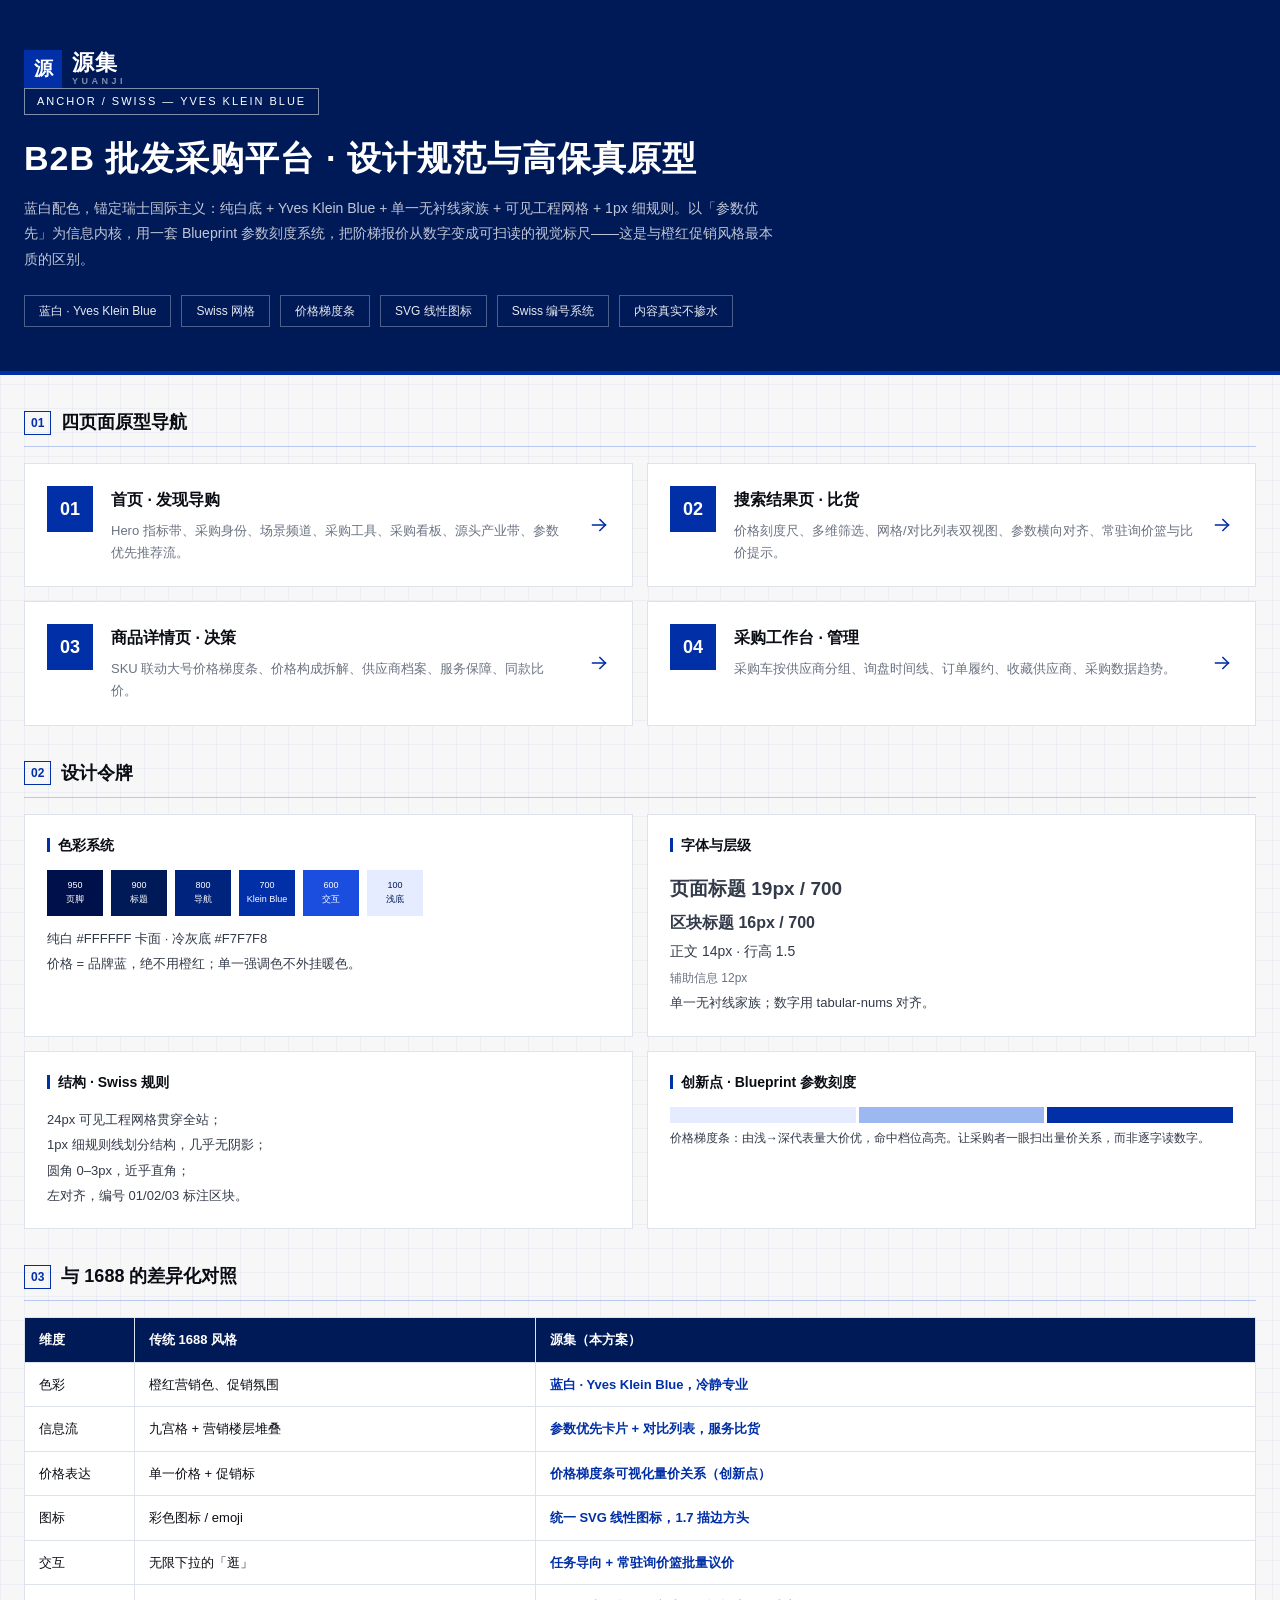
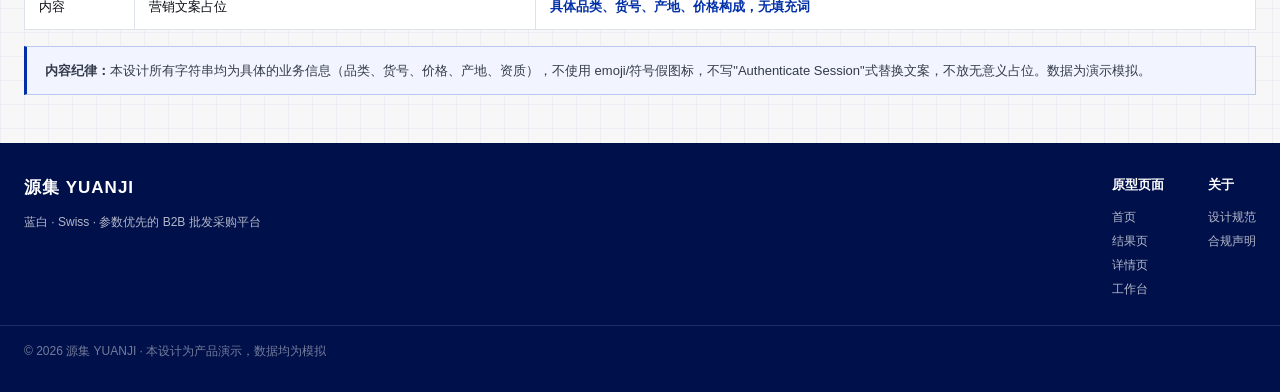
==== index.html @ a537aa7f "feat: 初始化源集 YUANJI B2B 采购前端原型（四页面 + 设计系统 + PRD + README）" ====
<!DOCTYPE html>
<html lang="zh-CN">
<head>
<meta charset="UTF-8">
<meta name="viewport" content="width=device-width, initial-scale=1.0">
<title>源集 YUANJI · 设计规范与原型导航</title>
<link rel="stylesheet" href="assets/tokens.css">
<link rel="stylesheet" href="assets/app.css">
<style>
  .hero { background:var(--blue-900); color:#fff; padding:50px 0 44px; border-bottom:4px solid var(--blue-700); }
  .hero .logo-mark{background:var(--blue-700);} .hero .logo-text{color:#fff;} .hero .logo-text small{color:rgba(255,255,255,.5);}
  .hero .anchor-tag { display:inline-block; border:1px solid rgba(255,255,255,.5); padding:4px 12px; font-size:11px; letter-spacing:2px; margin-bottom:18px; }
  .hero h1 { font-size:34px; margin:0 0 12px; font-weight:700; letter-spacing:1px; }
  .hero p { color:rgba(255,255,255,.75); font-size:14px; max-width:760px; line-height:1.85; margin:0; }
  .hero .tags { margin-top:22px; display:flex; gap:10px; flex-wrap:wrap; }
  .hero .tag { border:1px solid rgba(255,255,255,.3); padding:6px 14px; font-size:12px; color:rgba(255,255,255,.9); }
  .nav-section { margin:34px 0; }
  .nav-section h2 { font-size:18px; margin:0 0 16px; padding-bottom:10px; border-bottom:1px solid var(--line-blue); display:flex; align-items:center; gap:10px; }
  .nav-section h2 .sn{font-family:var(--font-num);font-size:12px;font-weight:700;color:var(--blue-700);border:1px solid var(--blue-700);padding:2px 6px;}
  .page-grid { display:grid; grid-template-columns:repeat(2,1fr); gap:14px; }
  .page-card { background:var(--surface); border:1px solid var(--line); padding:22px; display:flex; gap:18px; transition:border-color .15s; }
  .page-card:hover{border-color:var(--blue-700);}
  .page-card .num { width:46px; height:46px; background:var(--blue-700); color:#fff; display:grid; place-items:center; font-size:18px; font-weight:700; flex-shrink:0; }
  .page-card h3 { margin:2px 0 8px; font-size:16px; } .page-card p { margin:0; color:var(--ink-500); font-size:13px; line-height:1.7; }
  .page-card .go { margin-left:auto; align-self:center; color:var(--blue-700); }
  .spec-grid { display:grid; grid-template-columns:repeat(2,1fr); gap:14px; }
  .spec-card { background:var(--surface); border:1px solid var(--line); padding:20px 22px; }
  .spec-card h4 { margin:0 0 14px; font-size:14px; display:flex; align-items:center; gap:8px; }
  .spec-card h4::before { content:""; width:3px; height:14px; background:var(--blue-700); }
  .color-row { display:flex; gap:8px; flex-wrap:wrap; margin-bottom:10px; }
  .swatch { width:56px; height:46px; display:grid; place-items:center; color:#fff; font-size:9px; text-align:center; }
  .type-sample { font-size:13px; color:var(--ink-700); line-height:1.95; }
  .diff-table { width:100%; border-collapse:collapse; font-size:13px; background:var(--surface); }
  .diff-table th,.diff-table td { padding:12px 14px; border:1px solid var(--line); text-align:left; }
  .diff-table th { background:var(--blue-900); color:#fff; font-weight:600; }
  .diff-table td.hl { color:var(--blue-700); font-weight:600; }
  .note { background:var(--blue-050); border:1px solid var(--line-blue); border-left:3px solid var(--blue-700); padding:14px 18px; font-size:13px; color:var(--ink-700); margin-top:16px; }
  .ruler-demo{display:flex;height:16px;gap:3px;margin:12px 0 4px;} .ruler-demo span{flex:1;} .ruler-demo .s1{background:var(--blue-100)} .ruler-demo .s2{background:var(--blue-300)} .ruler-demo .s3{background:var(--blue-700)}
</style>
</head>
<body>
<script src="assets/icons.js"></script>

<div class="hero"><div class="wrap">
  <div class="logo"><span class="logo-mark">源</span><span class="logo-text">源集<small>YUANJI</small></span></div>
  <div class="anchor-tag">ANCHOR / SWISS — YVES KLEIN BLUE</div>
  <h1>B2B 批发采购平台 · 设计规范与高保真原型</h1>
  <p>蓝白配色，锚定瑞士国际主义：纯白底 + Yves Klein Blue + 单一无衬线家族 + 可见工程网格 + 1px 细规则。以「参数优先」为信息内核，用一套 Blueprint 参数刻度系统，把阶梯报价从数字变成可扫读的视觉标尺——这是与橙红促销风格最本质的区别。</p>
  <div class="tags"><span class="tag">蓝白 · Yves Klein Blue</span><span class="tag">Swiss 网格</span><span class="tag">价格梯度条</span><span class="tag">SVG 线性图标</span><span class="tag">Swiss 编号系统</span><span class="tag">内容真实不掺水</span></div>
</div></div>

<div class="wrap">

  <section class="nav-section">
    <h2><span class="sn">01</span>四页面原型导航</h2>
    <div class="page-grid">
      <a href="01-home.html" class="page-card"><span class="num">01</span><div><h3>首页 · 发现导购</h3><p>Hero 指标带、采购身份、场景频道、采购工具、采购看板、源头产业带、参数优先推荐流。</p></div><span class="go"><svg class="ico ico-lg"><use href="#i-arrow"></use></svg></span></a>
      <a href="02-listing.html" class="page-card"><span class="num">02</span><div><h3>搜索结果页 · 比货</h3><p>价格刻度尺、多维筛选、网格/对比列表双视图、参数横向对齐、常驻询价篮与比价提示。</p></div><span class="go"><svg class="ico ico-lg"><use href="#i-arrow"></use></svg></span></a>
      <a href="03-detail.html" class="page-card"><span class="num">03</span><div><h3>商品详情页 · 决策</h3><p>SKU 联动大号价格梯度条、价格构成拆解、供应商档案、服务保障、同款比价。</p></div><span class="go"><svg class="ico ico-lg"><use href="#i-arrow"></use></svg></span></a>
      <a href="04-workbench.html" class="page-card"><span class="num">04</span><div><h3>采购工作台 · 管理</h3><p>采购车按供应商分组、询盘时间线、订单履约、收藏供应商、采购数据趋势。</p></div><span class="go"><svg class="ico ico-lg"><use href="#i-arrow"></use></svg></span></a>
    </div>
  </section>

  <section class="nav-section">
    <h2><span class="sn">02</span>设计令牌</h2>
    <div class="spec-grid">
      <div class="spec-card">
        <h4>色彩系统</h4>
        <div class="color-row">
          <div class="swatch" style="background:#00104a">950<br>页脚</div>
          <div class="swatch" style="background:#001a57">900<br>标题</div>
          <div class="swatch" style="background:#00247d">800<br>导航</div>
          <div class="swatch" style="background:#002fa7">700<br>Klein Blue</div>
          <div class="swatch" style="background:#1b4dde">600<br>交互</div>
          <div class="swatch" style="background:#e6ecff;color:#001a57">100<br>浅底</div>
        </div>
        <div class="type-sample">纯白 #FFFFFF 卡面 · 冷灰底 #F7F7F8<br>价格 = 品牌蓝，绝不用橙红；单一强调色不外挂暖色。</div>
      </div>
      <div class="spec-card">
        <h4>字体与层级</h4>
        <div class="type-sample">
          <b style="font-size:19px">页面标题 19px / 700</b><br>
          <b style="font-size:16px">区块标题 16px / 700</b><br>
          <span style="font-size:14px">正文 14px · 行高 1.5</span><br>
          <span class="muted" style="font-size:12px">辅助信息 12px</span><br>
          单一无衬线家族；数字用 tabular-nums 对齐。
        </div>
      </div>
      <div class="spec-card">
        <h4>结构 · Swiss 规则</h4>
        <div class="type-sample">
          24px 可见工程网格贯穿全站；<br>
          1px 细规则线划分结构，几乎无阴影；<br>
          圆角 0–3px，近乎直角；<br>
          左对齐，编号 01/02/03 标注区块。
        </div>
      </div>
      <div class="spec-card">
        <h4>创新点 · Blueprint 参数刻度</h4>
        <div class="ruler-demo"><span class="s1"></span><span class="s2"></span><span class="s3"></span></div>
        <div class="type-sample" style="font-size:12px">价格梯度条：由浅→深代表量大价优，命中档位高亮。让采购者一眼扫出量价关系，而非逐字读数字。</div>
      </div>
    </div>
  </section>

  <section class="nav-section">
    <h2><span class="sn">03</span>与 1688 的差异化对照</h2>
    <table class="diff-table">
      <thead><tr><th style="width:110px">维度</th><th>传统 1688 风格</th><th>源集（本方案）</th></tr></thead>
      <tbody>
        <tr><td>色彩</td><td>橙红营销色、促销氛围</td><td class="hl">蓝白 · Yves Klein Blue，冷静专业</td></tr>
        <tr><td>信息流</td><td>九宫格 + 营销楼层堆叠</td><td class="hl">参数优先卡片 + 对比列表，服务比货</td></tr>
        <tr><td>价格表达</td><td>单一价格 + 促销标</td><td class="hl">价格梯度条可视化量价关系（创新点）</td></tr>
        <tr><td>图标</td><td>彩色图标 / emoji</td><td class="hl">统一 SVG 线性图标，1.7 描边方头</td></tr>
        <tr><td>交互</td><td>无限下拉的「逛」</td><td class="hl">任务导向 + 常驻询价篮批量议价</td></tr>
        <tr><td>内容</td><td>营销文案占位</td><td class="hl">具体品类、货号、产地、价格构成，无填充词</td></tr>
      </tbody>
    </table>
    <div class="note"><b>内容纪律：</b>本设计所有字符串均为具体的业务信息（品类、货号、价格、产地、资质），不使用 emoji/符号假图标，不写"Authenticate Session"式替换文案，不放无意义占位。数据为演示模拟。</div>
  </section>

</div>

<footer class="site-footer"><div class="wrap">
  <div style="flex:2"><div class="f-brand">源集 YUANJI</div><p>蓝白 · Swiss · 参数优先的 B2B 批发采购平台</p></div>
  <div><h5>原型页面</h5><a href="01-home.html">首页</a><a href="02-listing.html">结果页</a><a href="03-detail.html">详情页</a><a href="04-workbench.html">工作台</a></div>
  <div><h5>关于</h5><a href="#">设计规范</a><a href="#">合规声明</a></div>
</div><div class="footer-bottom wrap">© 2026 源集 YUANJI · 本设计为产品演示，数据均为模拟</div></footer>

</body>
</html>
---- assets/tokens.css ----
/* ============================================================
   源集 YUANJI · 设计令牌  [Swiss / 蓝白]
   Anchor: Swiss — 纯白 + Yves Klein Blue + 无衬线 + 可见网格
   Differentiator: Blueprint 参数刻度（价格梯度条 + 工程网格 + 编号系统）
   ============================================================ */
:root {
  /* ---- 蓝色阶（单一强调色：Yves Klein Blue） ---- */
  --blue-950: #00104a;
  --blue-900: #001a57;   /* 深蓝：主文字 / 页头 */
  --blue-800: #00247d;   /* 深蓝：导航 */
  --blue-700: #002fa7;   /* Yves Klein Blue：主色 / 按钮 */
  --blue-600: #1b4dde;   /* 交互态 */
  --blue-500: #3d6fe8;   /* 亮蓝：图表次色 */
  --blue-300: #9db8f0;
  --blue-100: #e6ecff;
  --blue-050: #f2f5ff;

  /* ---- 中性冷灰（不带黄调） ---- */
  --ink-900: #0a0d14;
  --ink-700: #333a49;
  --ink-500: #6b7382;
  --ink-400: #949bab;
  --ink-300: #bcc2cf;
  --line: #dde2ec;       /* 常规 1px 规则线 */
  --line-blue: #b9c8ee;  /* 蓝色细规则（Swiss hairline） */
  --bg: #f7f7f8;
  --surface: #ffffff;
  --surface-alt: #f4f6fb;

  /* ---- 语义色：全部落在蓝白体系内 ---- */
  --price: #002fa7;
  --price-strong: #001a57;
  --danger: #c0102f;     /* Swiss Red，仅缺货/错误极少量 */
  --success: #002fa7;

  /* ---- Swiss 圆角：近乎直角 ---- */
  --r-xs: 0px;
  --r-sm: 2px;
  --r-md: 3px;

  /* ---- 阴影：几乎无，靠细线划分 ---- */
  --shadow-sm: 0 1px 2px rgba(0, 26, 87, 0.06);
  --shadow-pop: 0 10px 30px rgba(0, 26, 87, 0.14);

  /* ---- 间距 ---- */
  --s-1: 4px;  --s-2: 8px;  --s-3: 12px; --s-4: 16px;
  --s-5: 20px; --s-6: 24px; --s-8: 32px; --s-10: 40px;

  /* ---- 字体：单一无衬线家族 ---- */
  --font: "Helvetica Neue", Helvetica, Arial, "PingFang SC", "Microsoft YaHei", sans-serif;
  --font-num: "Helvetica Neue", Arial, sans-serif;

  --page-max: 1280px;
}

* { box-sizing: border-box; }
html, body { margin: 0; padding: 0; }
body {
  font-family: var(--font);
  color: var(--ink-900);
  /* Swiss 可见网格：24px 工程网格 —— 记忆点之一 */
  background-color: var(--bg);
  background-image:
    linear-gradient(rgba(0, 47, 167, 0.045) 1px, transparent 1px),
    linear-gradient(90deg, rgba(0, 47, 167, 0.045) 1px, transparent 1px);
  background-size: 24px 24px;
  font-size: 14px;
  line-height: 1.5;
  -webkit-font-smoothing: antialiased;
}
a { color: inherit; text-decoration: none; }
button, input, select { font-family: inherit; }
button { cursor: pointer; }
img, svg { display: block; }
ul { margin: 0; padding: 0; list-style: none; }

.wrap { max-width: var(--page-max); margin: 0 auto; padding: 0 var(--s-6); }
.muted { color: var(--ink-500); }
.tiny { font-size: 12px; }
.num { font-family: var(--font-num); font-variant-numeric: tabular-nums; }
.price-color { color: var(--price); }

/* ---- SVG 线性图标（替代 Unicode 假图标） ---- */
.ico { width: 18px; height: 18px; fill: none; stroke: currentColor; stroke-width: 1.7; stroke-linecap: square; stroke-linejoin: miter; flex-shrink: 0; }
.ico-lg { width: 22px; height: 22px; }
.ico-sm { width: 14px; height: 14px; }

/* ---- Swiss 编号标签 ---- */
.swiss-num { font-family: var(--font-num); font-size: 11px; font-weight: 700; color: var(--blue-700); letter-spacing: 1px; }
---- assets/app.css ----
/* ============================================================
   共享组件样式 [Swiss / 蓝白]
   核心创新：price-ruler 价格梯度条 + 工程网格 + Swiss 编号
   ============================================================ */

/* ---------------- 顶部工具条 ---------------- */
.topbar { background: var(--blue-950); color: #fff; height: 32px; font-size: 12px; }
.topbar .wrap { display: flex; align-items: center; height: 100%; }
.topbar .tb-left { color: rgba(255,255,255,.7); letter-spacing:.3px; }
.topbar .tb-right { margin-left: auto; display: flex; gap: 22px; align-items: center; }
.topbar a { color: rgba(255,255,255,.82); }
.topbar a:hover { color: #fff; }

/* ---------------- 主导航 ---------------- */
.site-header { background: var(--surface); border-bottom: 1px solid var(--line); }
.header-main { display: flex; align-items: center; height: 80px; gap: 34px; }
.logo { display: flex; align-items: center; gap: 10px; flex-shrink: 0; }
.logo-mark {
  width: 38px; height: 38px; border-radius: var(--r-xs);
  background: var(--blue-700); color: #fff;
  display: grid; place-items: center; font-weight: 700; font-size: 19px; letter-spacing: -1px;
}
.logo-text { font-size: 22px; font-weight: 700; color: var(--blue-900); letter-spacing: 1px; line-height: 1; }
.logo-text small { display: block; font-size: 9px; letter-spacing: 3.5px; color: var(--ink-400); font-weight: 600; margin-top: 3px; }

.search-box { flex: 1; max-width: 640px; display: flex; height: 42px; }
.search-box input {
  flex: 1; border: 1px solid var(--blue-700); border-right: none;
  padding: 0 14px; font-size: 14px; outline: none; border-radius: 0; color: var(--ink-900); background: #fff;
}
.search-box input::placeholder { color: var(--ink-300); }
.search-box .btn-search {
  width: 96px; background: var(--blue-700); color: #fff; border: none; border-radius: 0;
  font-size: 14px; font-weight: 600; display: flex; align-items: center; justify-content: center; gap: 7px;
}
.search-box .btn-search:hover { background: var(--blue-800); }
.img-search { margin-left: 14px; color: var(--ink-500); font-size: 13px; display: flex; align-items: center; gap: 6px; white-space: nowrap; }
.img-search:hover { color: var(--blue-700); }

.header-actions { display: flex; gap: 22px; align-items: center; margin-left: auto; flex-shrink: 0; }
.ha-item { position: relative; text-align: center; color: var(--ink-700); font-size: 12px; min-width: 46px; display: flex; flex-direction: column; align-items: center; gap: 3px; }
.ha-item .ha-ico { color: var(--ink-700); }
.badge {
  position: absolute; top: -7px; right: 0; background: var(--blue-700); color: #fff;
  font-size: 10px; min-width: 16px; height: 16px; border-radius: 8px;
  display: grid; place-items: center; padding: 0 4px; font-family: var(--font-num);
}
.badge.hidden { display: none; }
.ha-item:hover, .ha-item:hover .ha-ico { color: var(--blue-700); }

/* ---------------- 类目导航条 ---------------- */
.nav-bar { border-top: 1px solid var(--line); background: var(--surface); }
.nav-bar .wrap { display: flex; height: 44px; align-items: center; }
.nav-cat-all {
  width: 196px; height: 44px; background: var(--blue-800); color: #fff;
  display: flex; align-items: center; padding: 0 16px; font-size: 14px; font-weight: 600; gap: 9px; flex-shrink: 0;
}
.nav-links { display: flex; gap: 30px; padding-left: 28px; font-size: 14px; color: var(--ink-700); }
.nav-links a { position: relative; height: 44px; display: flex; align-items: center; }
.nav-links a:hover, .nav-links a.active { color: var(--blue-700); font-weight: 600; }
.nav-links a.active::after { content: ""; position: absolute; bottom: 0; left: 0; right: 0; height: 2px; background: var(--blue-700); }
.nav-extra { margin-left: auto; font-size: 12px; color: var(--ink-500); display: flex; gap: 18px; align-items: center; }
.nav-extra b { color: var(--blue-700); font-family: var(--font-num); }

/* ---------------- Swiss 区块标题（带编号） ---------------- */
.section { margin: var(--s-8) 0; }
.section-head { display: flex; align-items: center; gap: 13px; margin-bottom: var(--s-4); padding-bottom: 10px; border-bottom: 1px solid var(--line-blue); }
.section-head .sn { font-family: var(--font-num); font-size: 12px; font-weight: 700; color: var(--blue-700); border: 1px solid var(--blue-700); padding: 2px 6px; }
.section-head h2 { font-size: 19px; margin: 0; font-weight: 700; color: var(--ink-900); letter-spacing: .5px; }
.section-head .sub { font-size: 12px; color: var(--ink-500); }
.section-head .more { margin-left: auto; font-size: 12px; color: var(--blue-700); font-weight: 600; display: flex; align-items: center; gap: 4px; }
.section-head .more:hover { text-decoration: underline; }

/* ---------------- 身份筛选 ---------------- */
.identity-bar { display: flex; gap: 8px; align-items: center; flex-wrap: wrap; }
.id-chip { border: 1px solid var(--line); background: var(--surface); color: var(--ink-700); padding: 7px 16px; border-radius: var(--r-xs); font-size: 13px; display: flex; align-items: center; gap: 6px; }
.id-chip:hover { border-color: var(--blue-600); color: var(--blue-700); }
.id-chip.active { background: var(--blue-700); border-color: var(--blue-700); color: #fff; font-weight: 600; }

/* ---------------- 场景频道入口 ---------------- */
.channel-grid { display: grid; grid-template-columns: repeat(6, 1fr); gap: 0; border: 1px solid var(--line); background: var(--surface); }
.channel-card { padding: 18px 15px; border-right: 1px solid var(--line); transition: background .15s; }
.channel-card:last-child { border-right: none; }
.channel-card:hover { background: var(--blue-050); }
.channel-card .ch-ico { width: 40px; height: 40px; color: var(--blue-700); margin-bottom: 11px; }
.channel-card h4 { margin: 0 0 4px; font-size: 14px; font-weight: 700; }
.channel-card p { margin: 0; font-size: 11px; color: var(--ink-500); line-height: 1.5; }

/* ---------------- 采购看板 ---------------- */
.board-grid { display: grid; grid-template-columns: repeat(3, 1fr); gap: 14px; }
.board-card { background: var(--surface); border: 1px solid var(--line); border-radius: var(--r-xs); padding: 16px 18px; }
.board-card h4 { margin: 0 0 12px; font-size: 14px; font-weight: 700; display: flex; align-items: center; gap: 7px; }
.board-card h4 .dot { width: 7px; height: 7px; background: var(--blue-700); }
.board-card .upd { margin-left: auto; font-size: 10px; color: var(--ink-400); font-weight: 400; }
.board-row { display: flex; align-items: center; padding: 7px 0; border-bottom: 1px dashed var(--line); font-size: 12px; gap: 8px; }
.board-row:last-child { border-bottom: none; }
.board-row .rank { width: 18px; color: var(--ink-400); font-family: var(--font-num); font-weight: 700; }
.board-row .rank.top { color: var(--blue-700); }
.board-row .name { flex: 1; color: var(--ink-700); overflow: hidden; text-overflow: ellipsis; white-space: nowrap; }
.board-row .val { font-family: var(--font-num); color: var(--ink-900); font-weight: 600; }
.board-row .val.up { color: var(--blue-700); }

/* ---------------- 商品卡片 ---------------- */
.product-grid { display: grid; grid-template-columns: repeat(4, 1fr); gap: 14px; }
.product-card { background: var(--surface); border: 1px solid var(--line); border-radius: var(--r-xs); overflow: hidden; display: flex; flex-direction: column; position: relative; transition: border-color .15s, box-shadow .15s; }
.product-card:hover { border-color: var(--blue-700); box-shadow: var(--shadow-sm); }
.pc-img { position: relative; background: var(--surface-alt); aspect-ratio: 1/1; }
.pc-img .ph { width: 100%; height: 100%; display: flex; flex-direction: column; align-items: center; justify-content: center; color: var(--ink-300); font-size: 11px; gap: 6px; }
.pc-img .ph .glyph { color: var(--blue-300); }
.pc-img .img-count { position: absolute; right: 8px; bottom: 8px; background: var(--blue-900); color: #fff; font-size: 10px; padding: 2px 7px; font-family: var(--font-num); }
.pc-check { position: absolute; left: 9px; top: 9px; z-index: 2; }
.pc-check input { width: 16px; height: 16px; accent-color: var(--blue-700); cursor: pointer; }
.pc-body { padding: 12px; display: flex; flex-direction: column; gap: 8px; flex: 1; }

/* === 创新点：价格梯度条 price-ruler === */
.decision-band { padding: 10px 11px 11px; border: 1px solid var(--line-blue); background: var(--surface); }
.price-line { display: flex; align-items: baseline; gap: 8px; }
.price-main { font-size: 22px; font-weight: 700; color: var(--price); font-family: var(--font-num); }
.price-main .cur { font-size: 13px; }
.price-step { font-size: 11px; color: var(--ink-500); }
.price-step b { color: var(--price-strong); font-weight: 700; font-family: var(--font-num); }
.ruler { display: flex; height: 7px; margin: 9px 0 3px; gap: 2px; }
.ruler .seg { flex: 1; }
.ruler .seg.s1 { background: var(--blue-100); }
.ruler .seg.s2 { background: var(--blue-300); }
.ruler .seg.s3 { background: var(--blue-700); }
.ruler-labels { display: flex; justify-content: space-between; font-size: 9px; color: var(--ink-400); font-family: var(--font-num); }
.decision-meta { display: flex; align-items: center; gap: 8px; font-size: 12px; margin-top: 8px; padding-top: 8px; border-top: 1px solid var(--line); }
.moq { color: var(--ink-900); font-weight: 600; }
.moq b { font-family: var(--font-num); color: var(--blue-700); }
.tag-lead { border: 1px solid var(--line-blue); color: var(--blue-800); padding: 1px 6px; font-size: 10px; }

.pc-title { font-size: 13px; color: var(--ink-900); line-height: 1.45; font-weight: 600; display: -webkit-box; -webkit-line-clamp: 2; -webkit-box-orient: vertical; overflow: hidden; min-height: 38px; }
.pc-sold { font-size: 11px; color: var(--ink-500); }
.pc-sold b { font-family: var(--font-num); color: var(--ink-700); font-weight: 700; }
.pc-supplier { font-size: 11px; color: var(--ink-500); display: flex; align-items: center; gap: 5px; }
.pc-supplier .loc { color: var(--ink-400); }
.pc-bottom { margin-top: auto; display: flex; flex-direction: column; gap: 8px; }
.badge-row { display: flex; flex-wrap: wrap; gap: 4px; }
.badge-tag { font-size: 10px; padding: 2px 6px; border: 1px solid var(--line); color: var(--ink-500); }
.badge-tag.qual { border-color: var(--blue-700); color: var(--blue-700); font-weight: 600; }
.badge-tag.err { border-color: var(--danger); color: var(--danger); }
.pc-spec { font-size: 10px; color: var(--ink-400); font-family: var(--font-num); }
.pc-actions { display: flex; gap: 6px; }
.btn-add-inquiry { flex: 1; height: 32px; border: 1px solid var(--blue-700); background: #fff; color: var(--blue-700); border-radius: var(--r-xs); font-size: 12px; font-weight: 600; display: flex; align-items: center; justify-content: center; gap: 5px; }
.btn-add-inquiry:hover { background: var(--blue-700); color: #fff; }
.btn-detail { width: 32px; height: 32px; border: 1px solid var(--line); background: #fff; color: var(--ink-500); border-radius: var(--r-xs); display: grid; place-items: center; }
.btn-detail:hover { border-color: var(--blue-700); color: var(--blue-700); }

/* ---------------- 筛选器 ---------------- */
.filter-panel { background: var(--surface); border: 1px solid var(--line); border-radius: var(--r-xs); }
.filter-group { padding: 14px 16px; border-bottom: 1px solid var(--line); }
.filter-group:last-child { border-bottom: none; }
.filter-group h5 { margin: 0 0 10px; font-size: 13px; font-weight: 700; color: var(--ink-900); display: flex; align-items: center; gap: 6px; }
.filter-group h5::before { content: ""; width: 3px; height: 12px; background: var(--blue-700); }
.filter-tags { display: flex; flex-wrap: wrap; gap: 7px; }
.filter-tag { padding: 5px 11px; border-radius: var(--r-xs); background: var(--surface-alt); color: var(--ink-700); font-size: 12px; border: 1px solid transparent; }
.filter-tag:hover { color: var(--blue-700); }
.filter-tag.active { background: var(--blue-700); border-color: var(--blue-700); color: #fff; font-weight: 600; }
.price-range { display: flex; align-items: center; gap: 7px; }
.price-range input { width: 72px; height: 30px; border: 1px solid var(--line); border-radius: var(--r-xs); padding: 0 8px; font-size: 12px; }
.price-range span { color: var(--ink-400); }

/* ---------------- 结果页工具栏 ---------------- */
.result-toolbar { background: var(--surface); border: 1px solid var(--line); border-radius: var(--r-xs); padding: 10px 14px; display: flex; align-items: center; gap: 10px; margin-bottom: 14px; }
.sort-tabs { display: flex; gap: 4px; }
.sort-tab { padding: 7px 14px; font-size: 13px; color: var(--ink-700); border-radius: var(--r-xs); }
.sort-tab.active { background: var(--blue-700); color: #fff; font-weight: 600; }
.sort-tab:hover:not(.active) { background: var(--blue-050); color: var(--blue-700); }
.view-switch { margin-left: auto; display: flex; gap: 0; border: 1px solid var(--blue-700); border-radius: var(--r-xs); overflow: hidden; }
.view-btn { padding: 7px 14px; font-size: 12px; background: #fff; color: var(--blue-700); border: none; display: flex; align-items: center; gap: 6px; }
.view-btn.active { background: var(--blue-700); color: #fff; }
.compare-bar { background: var(--blue-050); border: 1px solid var(--line-blue); border-radius: var(--r-xs); padding: 10px 16px; display: flex; align-items: center; gap: 14px; margin-bottom: 14px; font-size: 13px; }
.compare-bar .cb-count { color: var(--blue-800); font-weight: 700; }
.btn-primary { background: var(--blue-700); color: #fff; border: none; border-radius: var(--r-xs); padding: 9px 20px; font-size: 13px; font-weight: 600; display: inline-flex; align-items: center; justify-content: center; gap: 6px; }
.btn-primary:hover { background: var(--blue-800); }
.btn-primary:disabled { background: var(--ink-300); cursor: not-allowed; }
.btn-ghost { background: #fff; color: var(--ink-700); border: 1px solid var(--line); border-radius: var(--r-xs); padding: 8px 16px; font-size: 13px; display: inline-flex; align-items: center; justify-content: center; gap: 6px; }
.btn-ghost:hover { border-color: var(--blue-700); color: var(--blue-700); }

/* ---------------- 对比列表视图 ---------------- */
.compare-table { width: 100%; border-collapse: collapse; background: var(--surface); border: 1px solid var(--line); font-size: 12px; }
.compare-table th, .compare-table td { padding: 10px 12px; text-align: left; border-bottom: 1px solid var(--line); border-right: 1px solid var(--line); vertical-align: middle; }
.compare-table th:last-child, .compare-table td:last-child { border-right: none; }
.compare-table thead th { background: var(--blue-900); color: #fff; font-weight: 600; }
.compare-table .ct-item { display: flex; gap: 10px; align-items: center; }
.compare-table .ct-thumb { width: 46px; height: 46px; background: var(--surface-alt); border: 1px solid var(--line); display: grid; place-items: center; color: var(--blue-300); flex-shrink: 0; }
.compare-table .ct-name { line-height: 1.4; font-weight: 600; color: var(--ink-900); }
.compare-table .ct-price { color: var(--price); font-weight: 700; font-family: var(--font-num); font-size: 15px; }
.compare-table tbody tr:hover { background: var(--blue-050); }
.hidden { display: none !important; }

/* ---------------- 询价篮侧栏 ---------------- */
.inquiry-dock { background: var(--surface); border: 1px solid var(--line-blue); position: sticky; top: 16px; overflow: hidden; }
.inquiry-dock h4 { margin: 0; padding: 13px 16px; background: var(--blue-800); color: #fff; font-size: 14px; font-weight: 600; display: flex; align-items: center; gap: 8px; }
.inquiry-dock h4 .cnt { margin-left: auto; font-family: var(--font-num); background: rgba(255,255,255,.16); padding: 1px 8px; border-radius: 8px; font-size: 12px; }
.idock-body { max-height: 360px; overflow-y: auto; }
.idock-empty { padding: 36px 16px; text-align: center; color: var(--ink-400); font-size: 12px; line-height: 1.8; }
.idock-item { padding: 10px 14px; border-bottom: 1px solid var(--line); display: flex; gap: 10px; font-size: 12px; }
.idock-item .thumb { width: 40px; height: 40px; background: var(--surface-alt); border: 1px solid var(--line); display: grid; place-items: center; color: var(--blue-300); flex-shrink: 0; }
.idock-item .info { flex: 1; min-width: 0; }
.idock-item .nm { color: var(--ink-700); white-space: nowrap; overflow: hidden; text-overflow: ellipsis; }
.idock-item .pr { color: var(--price); font-family: var(--font-num); }
.idock-item .rm { color: var(--ink-400); cursor: pointer; }
.idock-item .rm:hover { color: var(--danger); }
.idock-foot { padding: 12px 14px; border-top: 1px solid var(--line); }
.idock-foot .btn-primary { width: 100%; }

/* ---------------- 面包屑 ---------------- */
.crumb { font-size: 12px; color: var(--ink-500); padding: 14px 0; display: flex; align-items: center; gap: 8px; }
.crumb a:hover { color: var(--blue-700); }
.crumb span { color: var(--ink-300); }

/* ---------------- 页脚 ---------------- */
.site-footer { background: var(--blue-950); color: rgba(255,255,255,.7); margin-top: 48px; padding: 32px 0; font-size: 12px; }
.site-footer .wrap { display: flex; gap: 44px; }
.site-footer .f-brand { font-size: 17px; color: #fff; font-weight: 700; margin-bottom: 8px; letter-spacing: 1px; }
.site-footer h5 { color: #fff; margin: 0 0 10px; font-size: 13px; }
.site-footer a { display: block; padding: 3px 0; }
.site-footer a:hover { color: #fff; }
.footer-bottom { border-top: 1px solid rgba(255,255,255,.12); margin-top: 24px; padding-top: 16px; text-align: center; color: rgba(255,255,255,.45); }

/* ---------------- Toast ---------------- */
.toast { position: fixed; left: 50%; top: 24px; transform: translateX(-50%) translateY(-20px); background: var(--blue-900); color: #fff; padding: 10px 22px; border-radius: var(--r-xs); font-size: 13px; box-shadow: var(--shadow-pop); opacity: 0; pointer-events: none; transition: .25s; z-index: 999; }
.toast.show { opacity: 1; transform: translateX(-50%) translateY(0); }

/* ---------------- 通用卡 ---------------- */
.panel { background: var(--surface); border: 1px solid var(--line); border-radius: var(--r-xs); }
.panel-head { padding: 13px 16px; border-bottom: 1px solid var(--line); display: flex; align-items: center; gap: 10px; }
.panel-head h4 { margin: 0; font-size: 14px; font-weight: 700; }
.panel-head .more { margin-left: auto; font-size: 12px; color: var(--blue-700); }
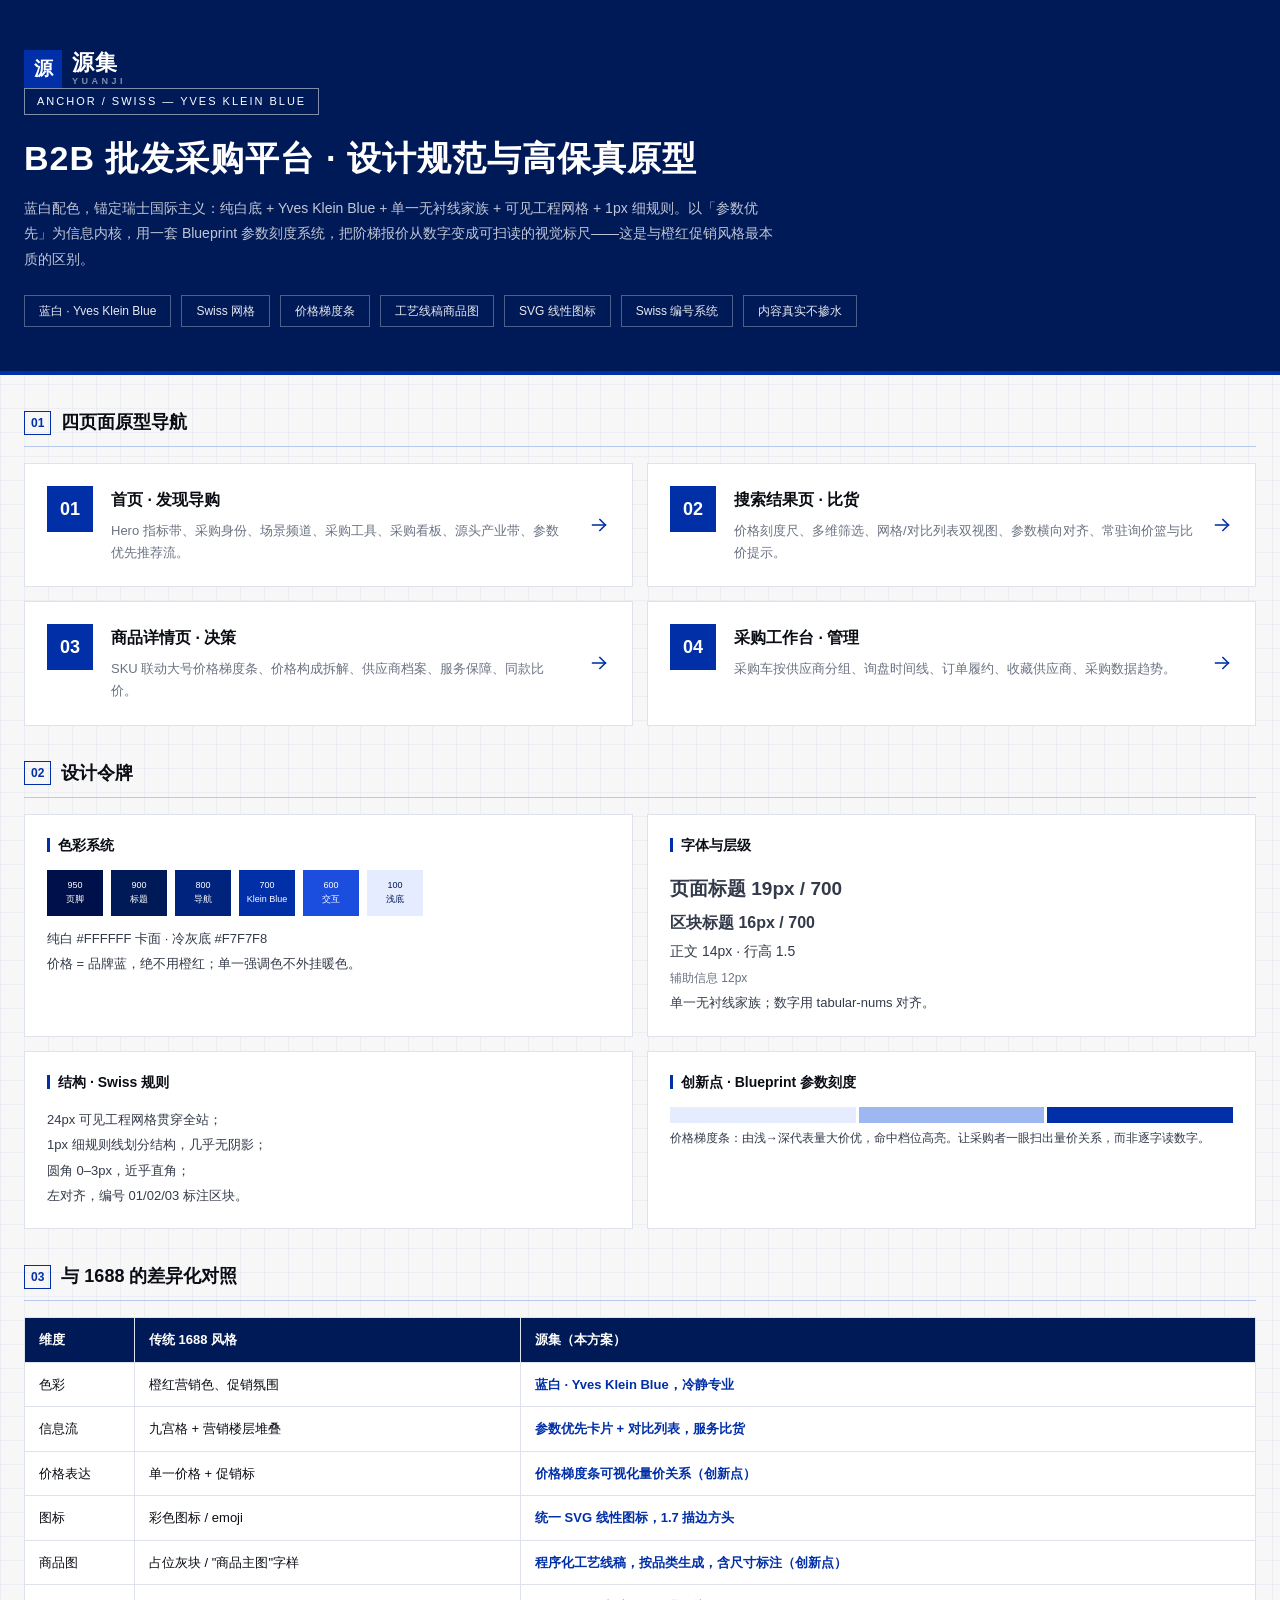
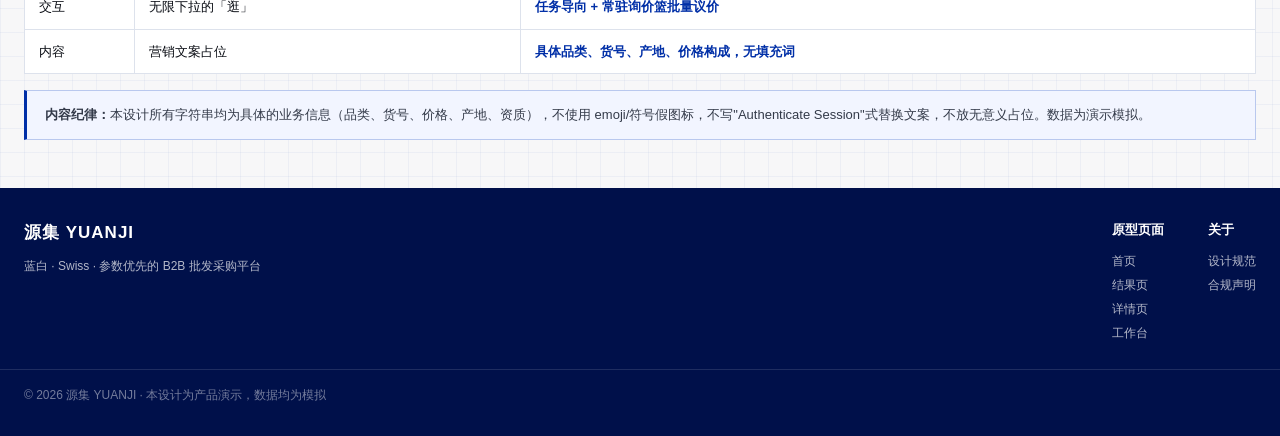
==== commit 743d8c68: "refactor(dev): 去AI味重构 - 工艺线稿商品图/非对称数据墙/价格情报带/成交趋势 + 沉淀vibe编码playbook" ====
--- a/index.html
+++ b/index.html
@@ -46,7 +46,7 @@
   <div class="anchor-tag">ANCHOR / SWISS — YVES KLEIN BLUE</div>
   <h1>B2B 批发采购平台 · 设计规范与高保真原型</h1>
   <p>蓝白配色，锚定瑞士国际主义：纯白底 + Yves Klein Blue + 单一无衬线家族 + 可见工程网格 + 1px 细规则。以「参数优先」为信息内核，用一套 Blueprint 参数刻度系统，把阶梯报价从数字变成可扫读的视觉标尺——这是与橙红促销风格最本质的区别。</p>
-  <div class="tags"><span class="tag">蓝白 · Yves Klein Blue</span><span class="tag">Swiss 网格</span><span class="tag">价格梯度条</span><span class="tag">SVG 线性图标</span><span class="tag">Swiss 编号系统</span><span class="tag">内容真实不掺水</span></div>
+  <div class="tags"><span class="tag">蓝白 · Yves Klein Blue</span><span class="tag">Swiss 网格</span><span class="tag">价格梯度条</span><span class="tag">工艺线稿商品图</span><span class="tag">SVG 线性图标</span><span class="tag">Swiss 编号系统</span><span class="tag">内容真实不掺水</span></div>
 </div></div>
 
 <div class="wrap">
@@ -112,6 +112,7 @@
         <tr><td>信息流</td><td>九宫格 + 营销楼层堆叠</td><td class="hl">参数优先卡片 + 对比列表，服务比货</td></tr>
         <tr><td>价格表达</td><td>单一价格 + 促销标</td><td class="hl">价格梯度条可视化量价关系（创新点）</td></tr>
         <tr><td>图标</td><td>彩色图标 / emoji</td><td class="hl">统一 SVG 线性图标，1.7 描边方头</td></tr>
+        <tr><td>商品图</td><td>占位灰块 / "商品主图"字样</td><td class="hl">程序化工艺线稿，按品类生成，含尺寸标注（创新点）</td></tr>
         <tr><td>交互</td><td>无限下拉的「逛」</td><td class="hl">任务导向 + 常驻询价篮批量议价</td></tr>
         <tr><td>内容</td><td>营销文案占位</td><td class="hl">具体品类、货号、产地、价格构成，无填充词</td></tr>
       </tbody>
--- a/assets/tokens.css
+++ b/assets/tokens.css
@@ -87,3 +87,19 @@
 
 /* ---- Swiss 编号标签 ---- */
 .swiss-num { font-family: var(--font-num); font-size: 11px; font-weight: 700; color: var(--blue-700); letter-spacing: 1px; }
+
+/* ---- 商品工艺线稿（Blueprint Product Art） ---- */
+.p-art { width: 100%; height: 100%; color: var(--blue-700); display: block; }
+[data-art] { width: 100%; height: 100%; display: grid; place-items: center; color: var(--blue-700); }
+
+/* ---- 微趋势线 / 数据故事 ---- */
+.spark { display: inline-flex; align-items: flex-end; gap: 1px; height: 14px; vertical-align: -2px; }
+.spark i { display: block; width: 3px; background: var(--blue-300); }
+.spark i.up { background: var(--blue-700); }
+.trend-up { color: var(--price); }
+.trend-dn { color: var(--ink-500); }
+
+/* ---- 可信度刻度（供应商评分条） ---- */
+.trust-meter { display: flex; align-items: center; gap: 6px; }
+.trust-bar { flex: 1; height: 3px; background: var(--line); max-width: 54px; }
+.trust-bar i { display: block; height: 100%; background: var(--blue-700); }
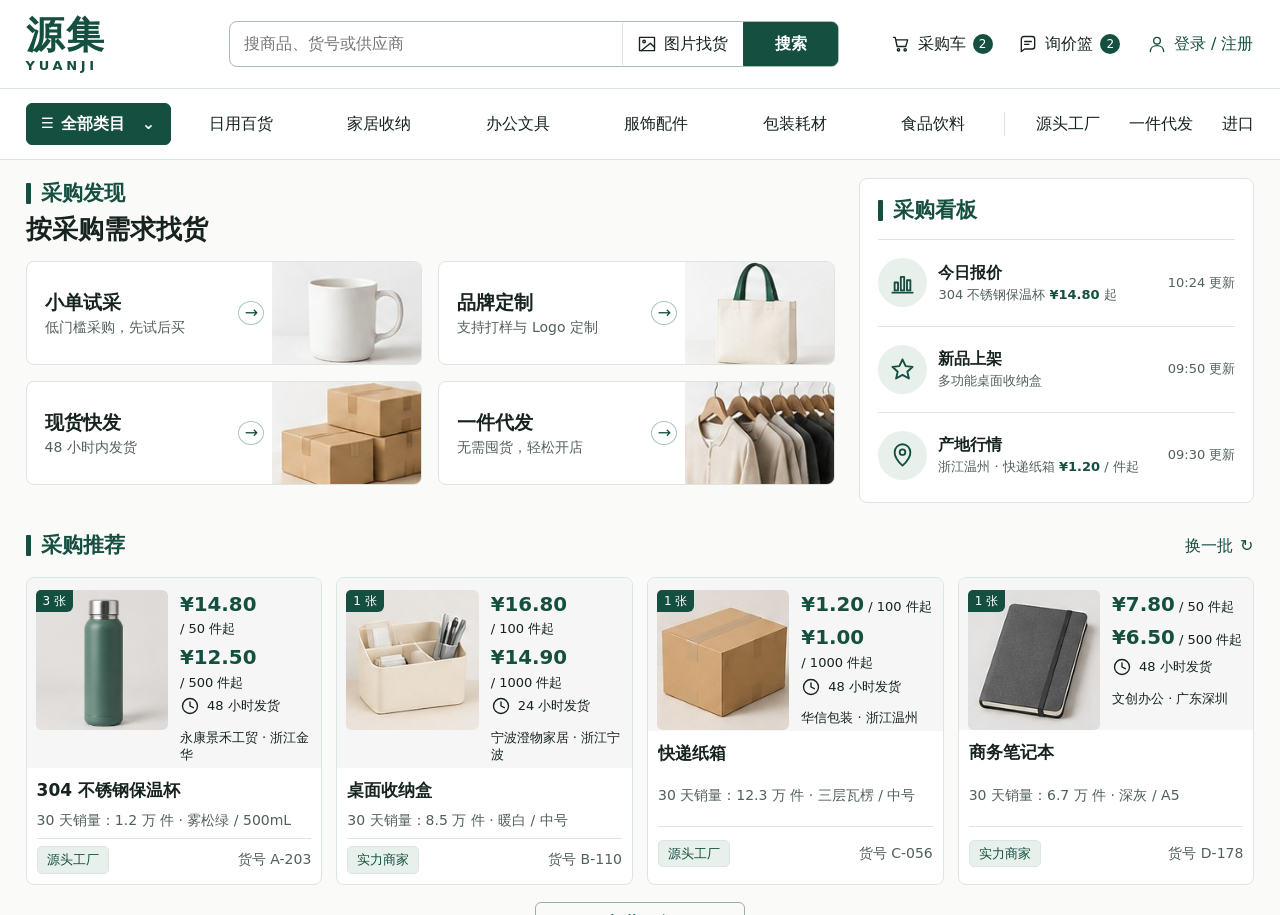
==== commit fcd0d7f3: "feat: 按 v2 设计稿重做四页并打通采购演示流程 - 视觉：四页统一墨绿/灰白设计令牌、白色页头、细线分区与本地摄影素材，新增 design-images/v2 设计稿归档 - 首页：类目与采购" ====
--- a/index.html
+++ b/index.html
@@ -1,132 +1,10 @@
-<!DOCTYPE html>
+<!doctype html>
 <html lang="zh-CN">
 <head>
-<meta charset="UTF-8">
-<meta name="viewport" content="width=device-width, initial-scale=1.0">
-<title>源集 YUANJI · 设计规范与原型导航</title>
-<link rel="stylesheet" href="assets/tokens.css">
-<link rel="stylesheet" href="assets/app.css">
-<style>
-  .hero { background:var(--blue-900); color:#fff; padding:50px 0 44px; border-bottom:4px solid var(--blue-700); }
-  .hero .logo-mark{background:var(--blue-700);} .hero .logo-text{color:#fff;} .hero .logo-text small{color:rgba(255,255,255,.5);}
-  .hero .anchor-tag { display:inline-block; border:1px solid rgba(255,255,255,.5); padding:4px 12px; font-size:11px; letter-spacing:2px; margin-bottom:18px; }
-  .hero h1 { font-size:34px; margin:0 0 12px; font-weight:700; letter-spacing:1px; }
-  .hero p { color:rgba(255,255,255,.75); font-size:14px; max-width:760px; line-height:1.85; margin:0; }
-  .hero .tags { margin-top:22px; display:flex; gap:10px; flex-wrap:wrap; }
-  .hero .tag { border:1px solid rgba(255,255,255,.3); padding:6px 14px; font-size:12px; color:rgba(255,255,255,.9); }
-  .nav-section { margin:34px 0; }
-  .nav-section h2 { font-size:18px; margin:0 0 16px; padding-bottom:10px; border-bottom:1px solid var(--line-blue); display:flex; align-items:center; gap:10px; }
-  .nav-section h2 .sn{font-family:var(--font-num);font-size:12px;font-weight:700;color:var(--blue-700);border:1px solid var(--blue-700);padding:2px 6px;}
-  .page-grid { display:grid; grid-template-columns:repeat(2,1fr); gap:14px; }
-  .page-card { background:var(--surface); border:1px solid var(--line); padding:22px; display:flex; gap:18px; transition:border-color .15s; }
-  .page-card:hover{border-color:var(--blue-700);}
-  .page-card .num { width:46px; height:46px; background:var(--blue-700); color:#fff; display:grid; place-items:center; font-size:18px; font-weight:700; flex-shrink:0; }
-  .page-card h3 { margin:2px 0 8px; font-size:16px; } .page-card p { margin:0; color:var(--ink-500); font-size:13px; line-height:1.7; }
-  .page-card .go { margin-left:auto; align-self:center; color:var(--blue-700); }
-  .spec-grid { display:grid; grid-template-columns:repeat(2,1fr); gap:14px; }
-  .spec-card { background:var(--surface); border:1px solid var(--line); padding:20px 22px; }
-  .spec-card h4 { margin:0 0 14px; font-size:14px; display:flex; align-items:center; gap:8px; }
-  .spec-card h4::before { content:""; width:3px; height:14px; background:var(--blue-700); }
-  .color-row { display:flex; gap:8px; flex-wrap:wrap; margin-bottom:10px; }
-  .swatch { width:56px; height:46px; display:grid; place-items:center; color:#fff; font-size:9px; text-align:center; }
-  .type-sample { font-size:13px; color:var(--ink-700); line-height:1.95; }
-  .diff-table { width:100%; border-collapse:collapse; font-size:13px; background:var(--surface); }
-  .diff-table th,.diff-table td { padding:12px 14px; border:1px solid var(--line); text-align:left; }
-  .diff-table th { background:var(--blue-900); color:#fff; font-weight:600; }
-  .diff-table td.hl { color:var(--blue-700); font-weight:600; }
-  .note { background:var(--blue-050); border:1px solid var(--line-blue); border-left:3px solid var(--blue-700); padding:14px 18px; font-size:13px; color:var(--ink-700); margin-top:16px; }
-  .ruler-demo{display:flex;height:16px;gap:3px;margin:12px 0 4px;} .ruler-demo span{flex:1;} .ruler-demo .s1{background:var(--blue-100)} .ruler-demo .s2{background:var(--blue-300)} .ruler-demo .s3{background:var(--blue-700)}
-</style>
+  <meta charset="utf-8">
+  <meta name="viewport" content="width=device-width, initial-scale=1">
+  <meta http-equiv="refresh" content="0; url=01-home.html">
+  <title>源集 · 采购首页</title>
 </head>
-<body>
-<script src="assets/icons.js"></script>
-
-<div class="hero"><div class="wrap">
-  <div class="logo"><span class="logo-mark">源</span><span class="logo-text">源集<small>YUANJI</small></span></div>
-  <div class="anchor-tag">ANCHOR / SWISS — YVES KLEIN BLUE</div>
-  <h1>B2B 批发采购平台 · 设计规范与高保真原型</h1>
-  <p>蓝白配色，锚定瑞士国际主义：纯白底 + Yves Klein Blue + 单一无衬线家族 + 可见工程网格 + 1px 细规则。以「参数优先」为信息内核，用一套 Blueprint 参数刻度系统，把阶梯报价从数字变成可扫读的视觉标尺——这是与橙红促销风格最本质的区别。</p>
-  <div class="tags"><span class="tag">蓝白 · Yves Klein Blue</span><span class="tag">Swiss 网格</span><span class="tag">价格梯度条</span><span class="tag">工艺线稿商品图</span><span class="tag">SVG 线性图标</span><span class="tag">Swiss 编号系统</span><span class="tag">内容真实不掺水</span></div>
-</div></div>
-
-<div class="wrap">
-
-  <section class="nav-section">
-    <h2><span class="sn">01</span>四页面原型导航</h2>
-    <div class="page-grid">
-      <a href="01-home.html" class="page-card"><span class="num">01</span><div><h3>首页 · 发现导购</h3><p>Hero 指标带、采购身份、场景频道、采购工具、采购看板、源头产业带、参数优先推荐流。</p></div><span class="go"><svg class="ico ico-lg"><use href="#i-arrow"></use></svg></span></a>
-      <a href="02-listing.html" class="page-card"><span class="num">02</span><div><h3>搜索结果页 · 比货</h3><p>价格刻度尺、多维筛选、网格/对比列表双视图、参数横向对齐、常驻询价篮与比价提示。</p></div><span class="go"><svg class="ico ico-lg"><use href="#i-arrow"></use></svg></span></a>
-      <a href="03-detail.html" class="page-card"><span class="num">03</span><div><h3>商品详情页 · 决策</h3><p>SKU 联动大号价格梯度条、价格构成拆解、供应商档案、服务保障、同款比价。</p></div><span class="go"><svg class="ico ico-lg"><use href="#i-arrow"></use></svg></span></a>
-      <a href="04-workbench.html" class="page-card"><span class="num">04</span><div><h3>采购工作台 · 管理</h3><p>采购车按供应商分组、询盘时间线、订单履约、收藏供应商、采购数据趋势。</p></div><span class="go"><svg class="ico ico-lg"><use href="#i-arrow"></use></svg></span></a>
-    </div>
-  </section>
-
-  <section class="nav-section">
-    <h2><span class="sn">02</span>设计令牌</h2>
-    <div class="spec-grid">
-      <div class="spec-card">
-        <h4>色彩系统</h4>
-        <div class="color-row">
-          <div class="swatch" style="background:#00104a">950<br>页脚</div>
-          <div class="swatch" style="background:#001a57">900<br>标题</div>
-          <div class="swatch" style="background:#00247d">800<br>导航</div>
-          <div class="swatch" style="background:#002fa7">700<br>Klein Blue</div>
-          <div class="swatch" style="background:#1b4dde">600<br>交互</div>
-          <div class="swatch" style="background:#e6ecff;color:#001a57">100<br>浅底</div>
-        </div>
-        <div class="type-sample">纯白 #FFFFFF 卡面 · 冷灰底 #F7F7F8<br>价格 = 品牌蓝，绝不用橙红；单一强调色不外挂暖色。</div>
-      </div>
-      <div class="spec-card">
-        <h4>字体与层级</h4>
-        <div class="type-sample">
-          <b style="font-size:19px">页面标题 19px / 700</b><br>
-          <b style="font-size:16px">区块标题 16px / 700</b><br>
-          <span style="font-size:14px">正文 14px · 行高 1.5</span><br>
-          <span class="muted" style="font-size:12px">辅助信息 12px</span><br>
-          单一无衬线家族；数字用 tabular-nums 对齐。
-        </div>
-      </div>
-      <div class="spec-card">
-        <h4>结构 · Swiss 规则</h4>
-        <div class="type-sample">
-          24px 可见工程网格贯穿全站；<br>
-          1px 细规则线划分结构，几乎无阴影；<br>
-          圆角 0–3px，近乎直角；<br>
-          左对齐，编号 01/02/03 标注区块。
-        </div>
-      </div>
-      <div class="spec-card">
-        <h4>创新点 · Blueprint 参数刻度</h4>
-        <div class="ruler-demo"><span class="s1"></span><span class="s2"></span><span class="s3"></span></div>
-        <div class="type-sample" style="font-size:12px">价格梯度条：由浅→深代表量大价优，命中档位高亮。让采购者一眼扫出量价关系，而非逐字读数字。</div>
-      </div>
-    </div>
-  </section>
-
-  <section class="nav-section">
-    <h2><span class="sn">03</span>与 1688 的差异化对照</h2>
-    <table class="diff-table">
-      <thead><tr><th style="width:110px">维度</th><th>传统 1688 风格</th><th>源集（本方案）</th></tr></thead>
-      <tbody>
-        <tr><td>色彩</td><td>橙红营销色、促销氛围</td><td class="hl">蓝白 · Yves Klein Blue，冷静专业</td></tr>
-        <tr><td>信息流</td><td>九宫格 + 营销楼层堆叠</td><td class="hl">参数优先卡片 + 对比列表，服务比货</td></tr>
-        <tr><td>价格表达</td><td>单一价格 + 促销标</td><td class="hl">价格梯度条可视化量价关系（创新点）</td></tr>
-        <tr><td>图标</td><td>彩色图标 / emoji</td><td class="hl">统一 SVG 线性图标，1.7 描边方头</td></tr>
-        <tr><td>商品图</td><td>占位灰块 / "商品主图"字样</td><td class="hl">程序化工艺线稿，按品类生成，含尺寸标注（创新点）</td></tr>
-        <tr><td>交互</td><td>无限下拉的「逛」</td><td class="hl">任务导向 + 常驻询价篮批量议价</td></tr>
-        <tr><td>内容</td><td>营销文案占位</td><td class="hl">具体品类、货号、产地、价格构成，无填充词</td></tr>
-      </tbody>
-    </table>
-    <div class="note"><b>内容纪律：</b>本设计所有字符串均为具体的业务信息（品类、货号、价格、产地、资质），不使用 emoji/符号假图标，不写"Authenticate Session"式替换文案，不放无意义占位。数据为演示模拟。</div>
-  </section>
-
-</div>
-
-<footer class="site-footer"><div class="wrap">
-  <div style="flex:2"><div class="f-brand">源集 YUANJI</div><p>蓝白 · Swiss · 参数优先的 B2B 批发采购平台</p></div>
-  <div><h5>原型页面</h5><a href="01-home.html">首页</a><a href="02-listing.html">结果页</a><a href="03-detail.html">详情页</a><a href="04-workbench.html">工作台</a></div>
-  <div><h5>关于</h5><a href="#">设计规范</a><a href="#">合规声明</a></div>
-</div><div class="footer-bottom wrap">© 2026 源集 YUANJI · 本设计为产品演示，数据均为模拟</div></footer>
-
-</body>
+<body><p><a href="01-home.html">进入源集采购首页</a></p></body>
 </html>
